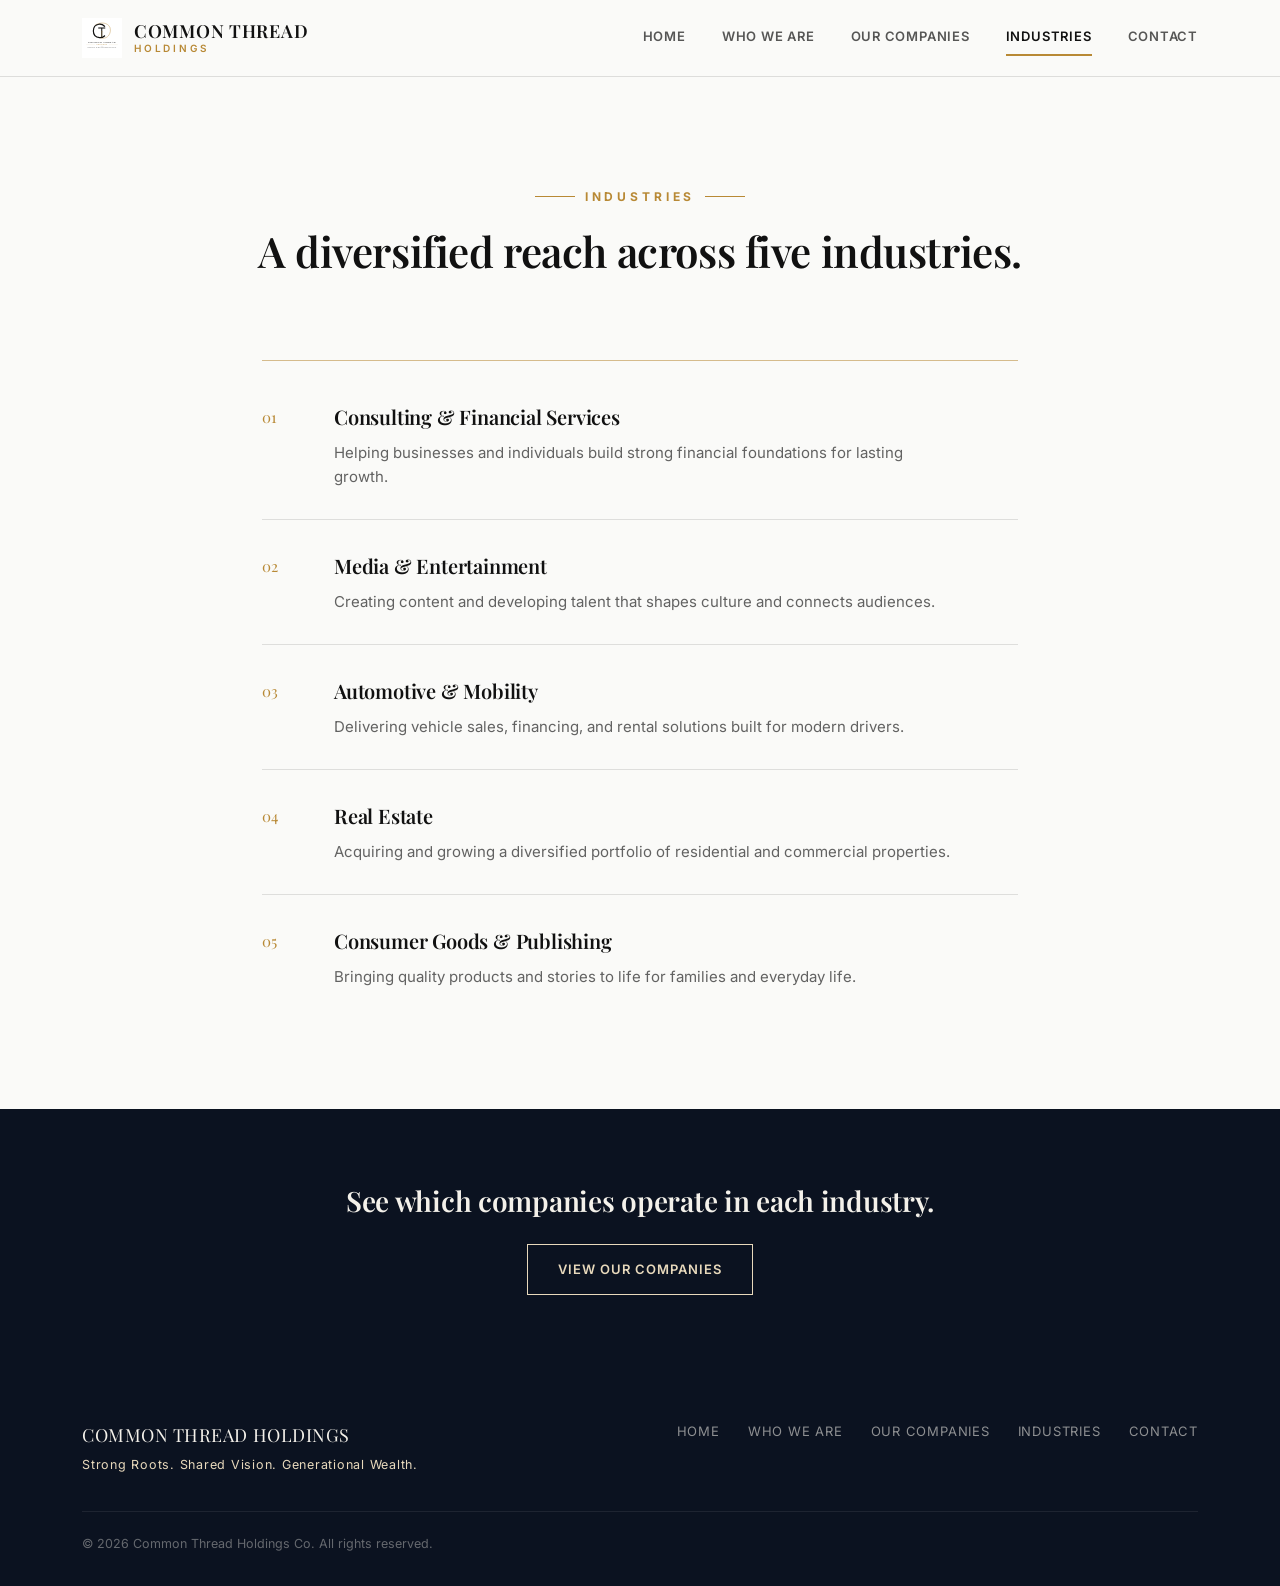
==== industries.html @ 8da973ad "Add files via upload" ====
<!DOCTYPE html>
<html lang="en">
<head>
<meta charset="UTF-8">
<meta name="viewport" content="width=device-width, initial-scale=1.0">
<title>Industries — Common Thread Holdings Co.</title>
<link rel="icon" href="favicon.ico">
<link rel="apple-touch-icon" href="apple-touch-icon.png">
<link rel="stylesheet" href="assets/style.css">
</head>
<body>

<header class="site">
  <div class="bar">
    <a class="brand" href="index.html">
      <img src="assets/logo.svg" alt="Common Thread Holdings">
      <span class="word">Common Thread<span>Holdings</span></span>
    </a>
    <nav class="main">
      <a href="index.html">Home</a>
      <a href="who-we-are.html">Who We Are</a>
      <a href="our-companies.html">Our Companies</a>
      <a href="industries.html" class="active">Industries</a>
      <a href="contact.html">Contact</a>
    </nav>
  </div>
</header>

<section class="hero" style="padding-bottom:40px;">
  <div class="wrap">
    <div class="eyebrow"><span class="line"></span> Industries <span class="line"></span></div>
    <h1 style="font-size:42px;">A diversified reach across five industries.</h1>
  </div>
</section>

<section style="padding-top:10px;">
  <div class="wrap" style="max-width:820px;">
    <hr class="thread" style="margin-bottom:10px;">
    <div class="industry-row">
      <div class="mark">01</div>
      <div><h3>Consulting &amp; Financial Services</h3><p>Helping businesses and individuals build strong financial foundations for lasting growth.</p></div>
    </div>
    <div class="industry-row">
      <div class="mark">02</div>
      <div><h3>Media &amp; Entertainment</h3><p>Creating content and developing talent that shapes culture and connects audiences.</p></div>
    </div>
    <div class="industry-row">
      <div class="mark">03</div>
      <div><h3>Automotive &amp; Mobility</h3><p>Delivering vehicle sales, financing, and rental solutions built for modern drivers.</p></div>
    </div>
    <div class="industry-row">
      <div class="mark">04</div>
      <div><h3>Real Estate</h3><p>Acquiring and growing a diversified portfolio of residential and commercial properties.</p></div>
    </div>
    <div class="industry-row">
      <div class="mark">05</div>
      <div><h3>Consumer Goods &amp; Publishing</h3><p>Bringing quality products and stories to life for families and everyday life.</p></div>
    </div>
  </div>
</section>

<section class="alt" style="text-align:center; padding:70px 0;">
  <div class="wrap">
    <h2 style="font-size:28px; margin-bottom:20px;">See which companies operate in each industry.</h2>
    <a class="btn gold" href="our-companies.html">View Our Companies</a>
  </div>
</section>

<footer class="site">
  <div class="wrap">
    <div class="top">
      <div>
        <div class="word">Common Thread Holdings</div>
        <div class="tagline">Strong Roots. Shared Vision. Generational Wealth.</div>
      </div>
      <nav>
        <a href="index.html">Home</a>
        <a href="who-we-are.html">Who We Are</a>
        <a href="our-companies.html">Our Companies</a>
        <a href="industries.html">Industries</a>
        <a href="contact.html">Contact</a>
      </nav>
    </div>
    <div class="bottom">
      <span>&copy; 2026 Common Thread Holdings Co. All rights reserved.</span>
    </div>
  </div>
</footer>

</body>
</html>
---- assets/style.css ----
@import url('https://fonts.googleapis.com/css2?family=Playfair+Display:ital,wght@0,500;0,600;0,700;1,500&family=Inter:wght@400;500;600;700&display=swap');

:root {
  --ink: #111111;
  --navy: #0B1220;
  --gold: #B88935;
  --gold-soft: #E8D9BC;
  --paper: #FAFAF8;
  --paper-dim: #F1EFE9;
  --line: rgba(17,17,17,0.12);
  --max: 1180px;
}

* { box-sizing: border-box; }
html { scroll-behavior: smooth; }
body {
  margin: 0;
  background: var(--paper);
  color: var(--ink);
  font-family: 'Inter', -apple-system, sans-serif;
  font-size: 16px;
  line-height: 1.6;
  -webkit-font-smoothing: antialiased;
}

h1, h2, h3, .display {
  font-family: 'Playfair Display', Georgia, serif;
  font-weight: 600;
  letter-spacing: -0.01em;
  margin: 0;
}

a { color: inherit; text-decoration: none; }
img { max-width: 100%; display: block; }

.wrap {
  max-width: var(--max);
  margin: 0 auto;
  padding: 0 32px;
}

/* Thread rule — signature element: a thin gold line, sometimes broken, echoing the logo's arc */
.thread {
  height: 1px;
  background: var(--gold);
  opacity: 0.55;
  border: none;
}
.thread-dot {
  width: 6px; height: 6px;
  border-radius: 50%;
  background: var(--gold);
  flex: none;
}

/* Header */
header.site {
  position: sticky; top: 0; z-index: 50;
  background: rgba(250,250,248,0.92);
  backdrop-filter: blur(8px);
  border-bottom: 1px solid var(--line);
}
header.site .bar {
  display: flex; align-items: center; justify-content: space-between;
  padding: 18px 32px;
  max-width: var(--max);
  margin: 0 auto;
}
.brand { display: flex; align-items: center; gap: 12px; }
.brand img { height: 40px; width: auto; }
.brand .word {
  font-family: 'Playfair Display', serif;
  font-weight: 600;
  font-size: 18px;
  letter-spacing: 0.04em;
  text-transform: uppercase;
  line-height: 1.1;
}
.brand .word span { display: block; font-size: 10px; letter-spacing: 0.28em; color: var(--gold); font-family: 'Inter', sans-serif; font-weight: 600; margin-top: 2px; }

nav.main { display: flex; gap: 36px; }
nav.main a {
  font-size: 13px;
  letter-spacing: 0.06em;
  text-transform: uppercase;
  font-weight: 600;
  color: var(--ink);
  opacity: 0.7;
  transition: opacity 0.2s;
  position: relative;
  padding-bottom: 4px;
}
nav.main a:hover, nav.main a.active { opacity: 1; }
nav.main a.active::after {
  content: '';
  position: absolute; left: 0; right: 0; bottom: -6px; height: 2px;
  background: var(--gold);
}

/* Hero */
.hero {
  padding: 110px 0 90px;
  text-align: center;
}
.hero .eyebrow {
  display: flex; align-items: center; justify-content: center; gap: 10px;
  font-size: 12px; letter-spacing: 0.32em; text-transform: uppercase;
  color: var(--gold); font-weight: 700; margin-bottom: 22px;
}
.hero .eyebrow .line { width: 40px; height: 1px; background: var(--gold); }
.hero h1 {
  font-size: 52px;
  line-height: 1.14;
  max-width: 820px;
  margin: 0 auto 26px;
}
.hero .sub {
  max-width: 620px;
  margin: 0 auto;
  font-size: 17px;
  color: rgba(17,17,17,0.68);
}

/* Section scaffolding */
section { padding: 90px 0; }
section.alt { background: var(--navy); color: #F4F1EA; }
section.alt .thread { opacity: 0.4; }
.section-head {
  text-align: center;
  max-width: 640px;
  margin: 0 auto 56px;
}
.section-head .eyebrow {
  font-size: 12px; letter-spacing: 0.28em; text-transform: uppercase;
  color: var(--gold); font-weight: 700; margin-bottom: 14px;
}
.section-head h2 { font-size: 34px; margin-bottom: 14px; }
.section-head p { color: rgba(17,17,17,0.65); font-size: 16px; }
section.alt .section-head p { color: rgba(244,241,234,0.7); }

/* Company / industry cards */
.grid { display: grid; grid-template-columns: repeat(2, 1fr); gap: 1px; background: var(--line); border: 1px solid var(--line); }
.card {
  background: var(--paper);
  padding: 40px;
  position: relative;
}
.card .num { font-size: 12px; color: var(--gold); font-weight: 700; letter-spacing: 0.12em; margin-bottom: 14px; display: block; }
.card h3 { font-size: 21px; margin-bottom: 12px; }
.card p { font-size: 14.5px; color: rgba(17,17,17,0.66); margin: 0; }

.industry-row {
  display: flex; align-items: flex-start; gap: 28px;
  padding: 30px 0;
  border-bottom: 1px solid var(--line);
}
.industry-row:last-child { border-bottom: none; }
.industry-row .mark { font-family: 'Playfair Display', serif; font-size: 15px; color: var(--gold); width: 44px; flex: none; padding-top: 4px; }
.industry-row h3 { font-size: 20px; margin-bottom: 8px; }
.industry-row p { color: rgba(17,17,17,0.65); font-size: 15px; margin: 0; max-width: 620px; }

/* Buttons */
.btn {
  display: inline-block;
  padding: 14px 30px;
  border: 1px solid var(--ink);
  font-size: 13px; letter-spacing: 0.08em; text-transform: uppercase; font-weight: 600;
  transition: all 0.2s;
}
.btn:hover { background: var(--ink); color: var(--paper); }
.btn.gold { border-color: var(--gold); color: var(--gold); }
.btn.gold:hover { background: var(--gold); color: var(--navy); }
section.alt .btn { border-color: var(--gold-soft); color: var(--gold-soft); }
section.alt .btn:hover { background: var(--gold-soft); color: var(--navy); }

/* Footer */
footer.site {
  background: var(--navy);
  color: rgba(244,241,234,0.7);
  padding: 56px 0 32px;
}
footer.site .top {
  display: flex; justify-content: space-between; align-items: flex-start;
  padding-bottom: 36px;
  flex-wrap: wrap; gap: 24px;
}
footer.site .word { font-family: 'Playfair Display', serif; color: #F4F1EA; font-size: 18px; letter-spacing: 0.03em; text-transform: uppercase; }
footer.site .tagline { font-size: 12.5px; letter-spacing: 0.06em; color: var(--gold-soft); margin-top: 6px; }
footer.site nav { display: flex; gap: 28px; flex-wrap: wrap; }
footer.site nav a { font-size: 13px; text-transform: uppercase; letter-spacing: 0.06em; opacity: 0.8; }
footer.site nav a:hover { opacity: 1; color: var(--gold-soft); }
footer.site .bottom {
  border-top: 1px solid rgba(244,241,234,0.14);
  padding-top: 22px;
  font-size: 12.5px;
  opacity: 0.55;
  display: flex; justify-content: space-between; flex-wrap: wrap; gap: 10px;
}

/* Contact form */
.contact-layout { display: grid; grid-template-columns: 1fr 1fr; gap: 64px; align-items: start; }
.field { margin-bottom: 20px; }
.field label { display: block; font-size: 12px; letter-spacing: 0.08em; text-transform: uppercase; font-weight: 600; margin-bottom: 8px; color: rgba(17,17,17,0.7); }
.field input, .field select, .field textarea {
  width: 100%; padding: 13px 14px;
  border: 1px solid var(--line);
  background: #fff;
  font-family: 'Inter', sans-serif;
  font-size: 14.5px;
  color: var(--ink);
}
.field textarea { resize: vertical; min-height: 120px; }
.contact-info .item { margin-bottom: 28px; }
.contact-info .item .k { font-size: 12px; letter-spacing: 0.1em; text-transform: uppercase; color: var(--gold); font-weight: 700; margin-bottom: 6px; }
.contact-info .item .v { font-size: 16px; }

@media (max-width: 860px) {
  .hero h1 { font-size: 36px; }
  nav.main { display: none; }
  .grid { grid-template-columns: 1fr; }
  .contact-layout { grid-template-columns: 1fr; gap: 40px; }
  footer.site .top { flex-direction: column; }
}
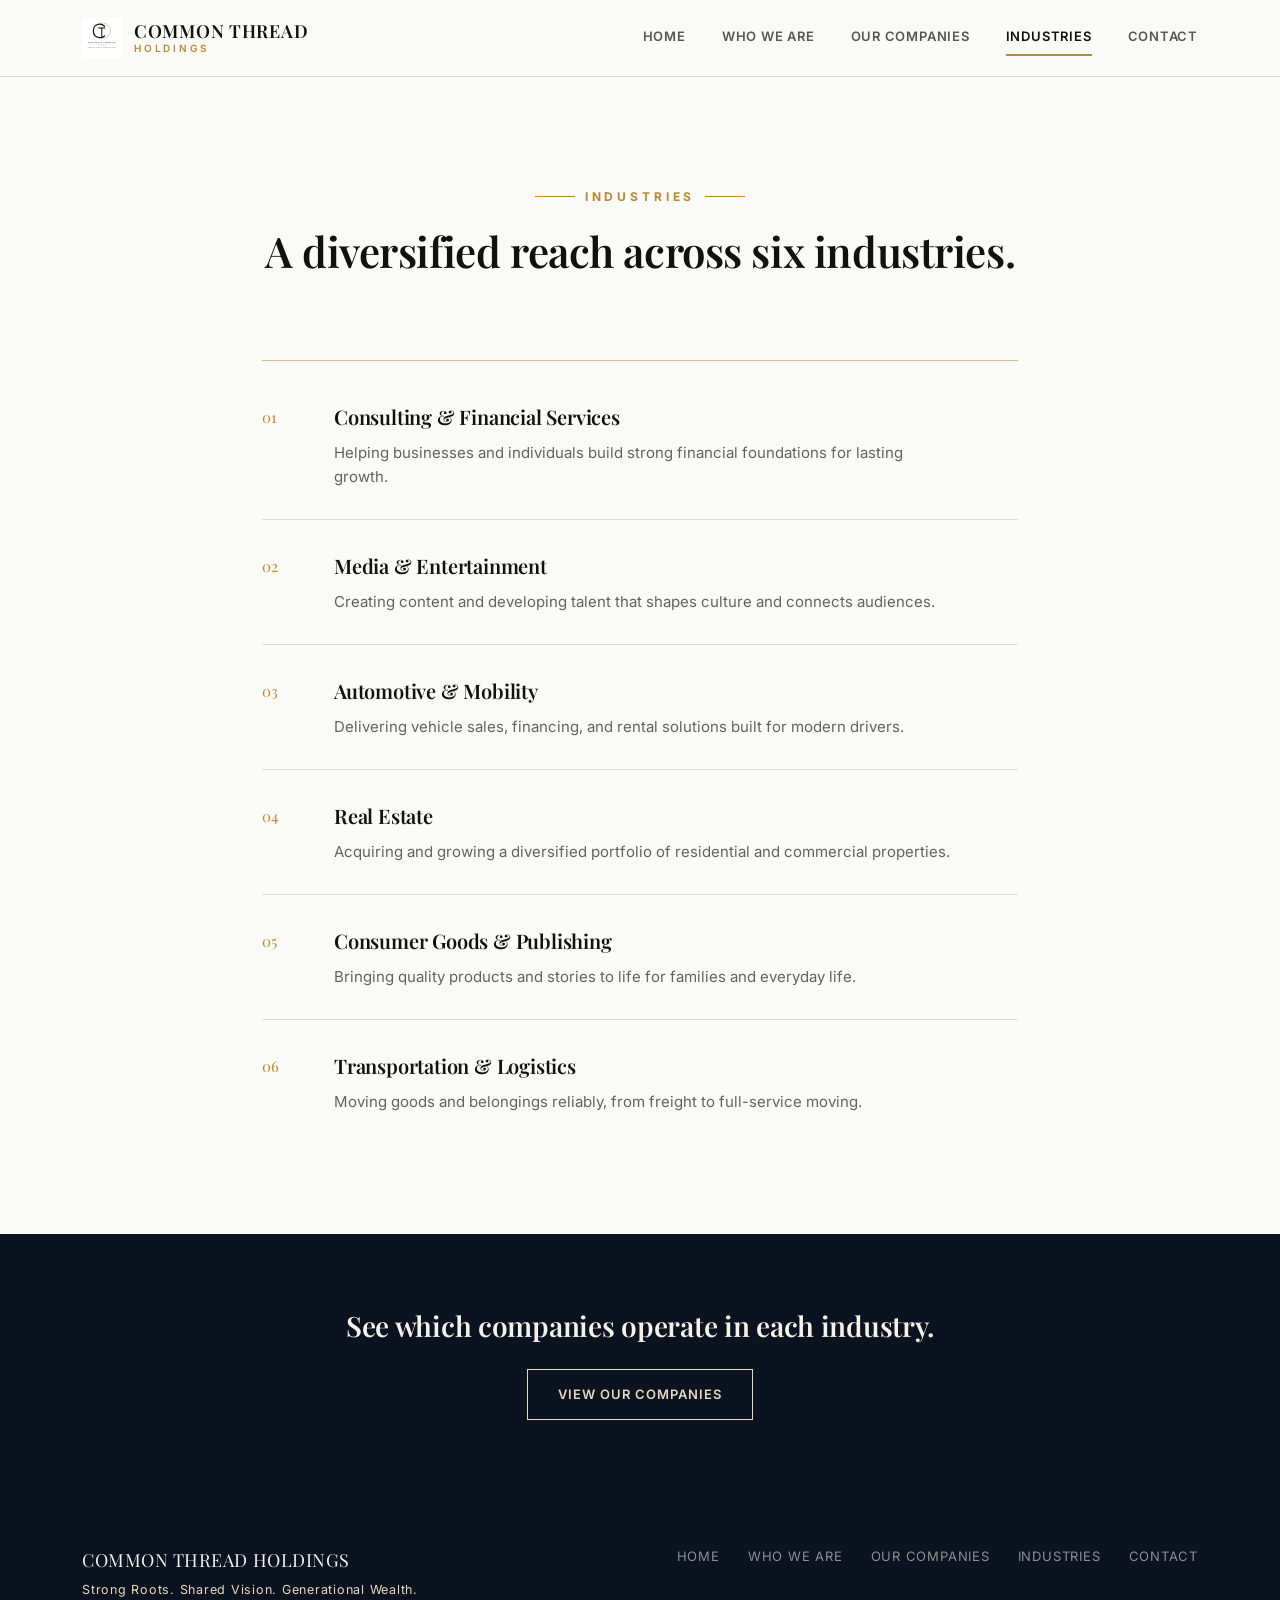
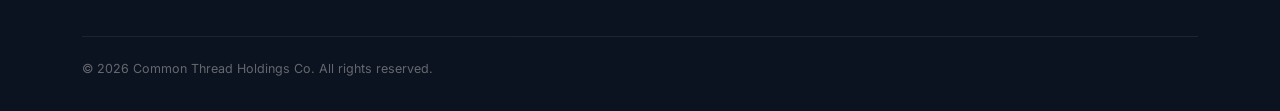
==== commit bbfeb303: "Add files via upload" ====
--- a/industries.html
+++ b/industries.html
@@ -29,7 +29,7 @@
 <section class="hero" style="padding-bottom:40px;">
   <div class="wrap">
     <div class="eyebrow"><span class="line"></span> Industries <span class="line"></span></div>
-    <h1 style="font-size:42px;">A diversified reach across five industries.</h1>
+    <h1 style="font-size:42px;">A diversified reach across six industries.</h1>
   </div>
 </section>
 
@@ -55,6 +55,10 @@
     <div class="industry-row">
       <div class="mark">05</div>
       <div><h3>Consumer Goods &amp; Publishing</h3><p>Bringing quality products and stories to life for families and everyday life.</p></div>
+    </div>
+    <div class="industry-row">
+      <div class="mark">06</div>
+      <div><h3>Transportation &amp; Logistics</h3><p>Moving goods and belongings reliably, from freight to full-service moving.</p></div>
     </div>
   </div>
 </section>
